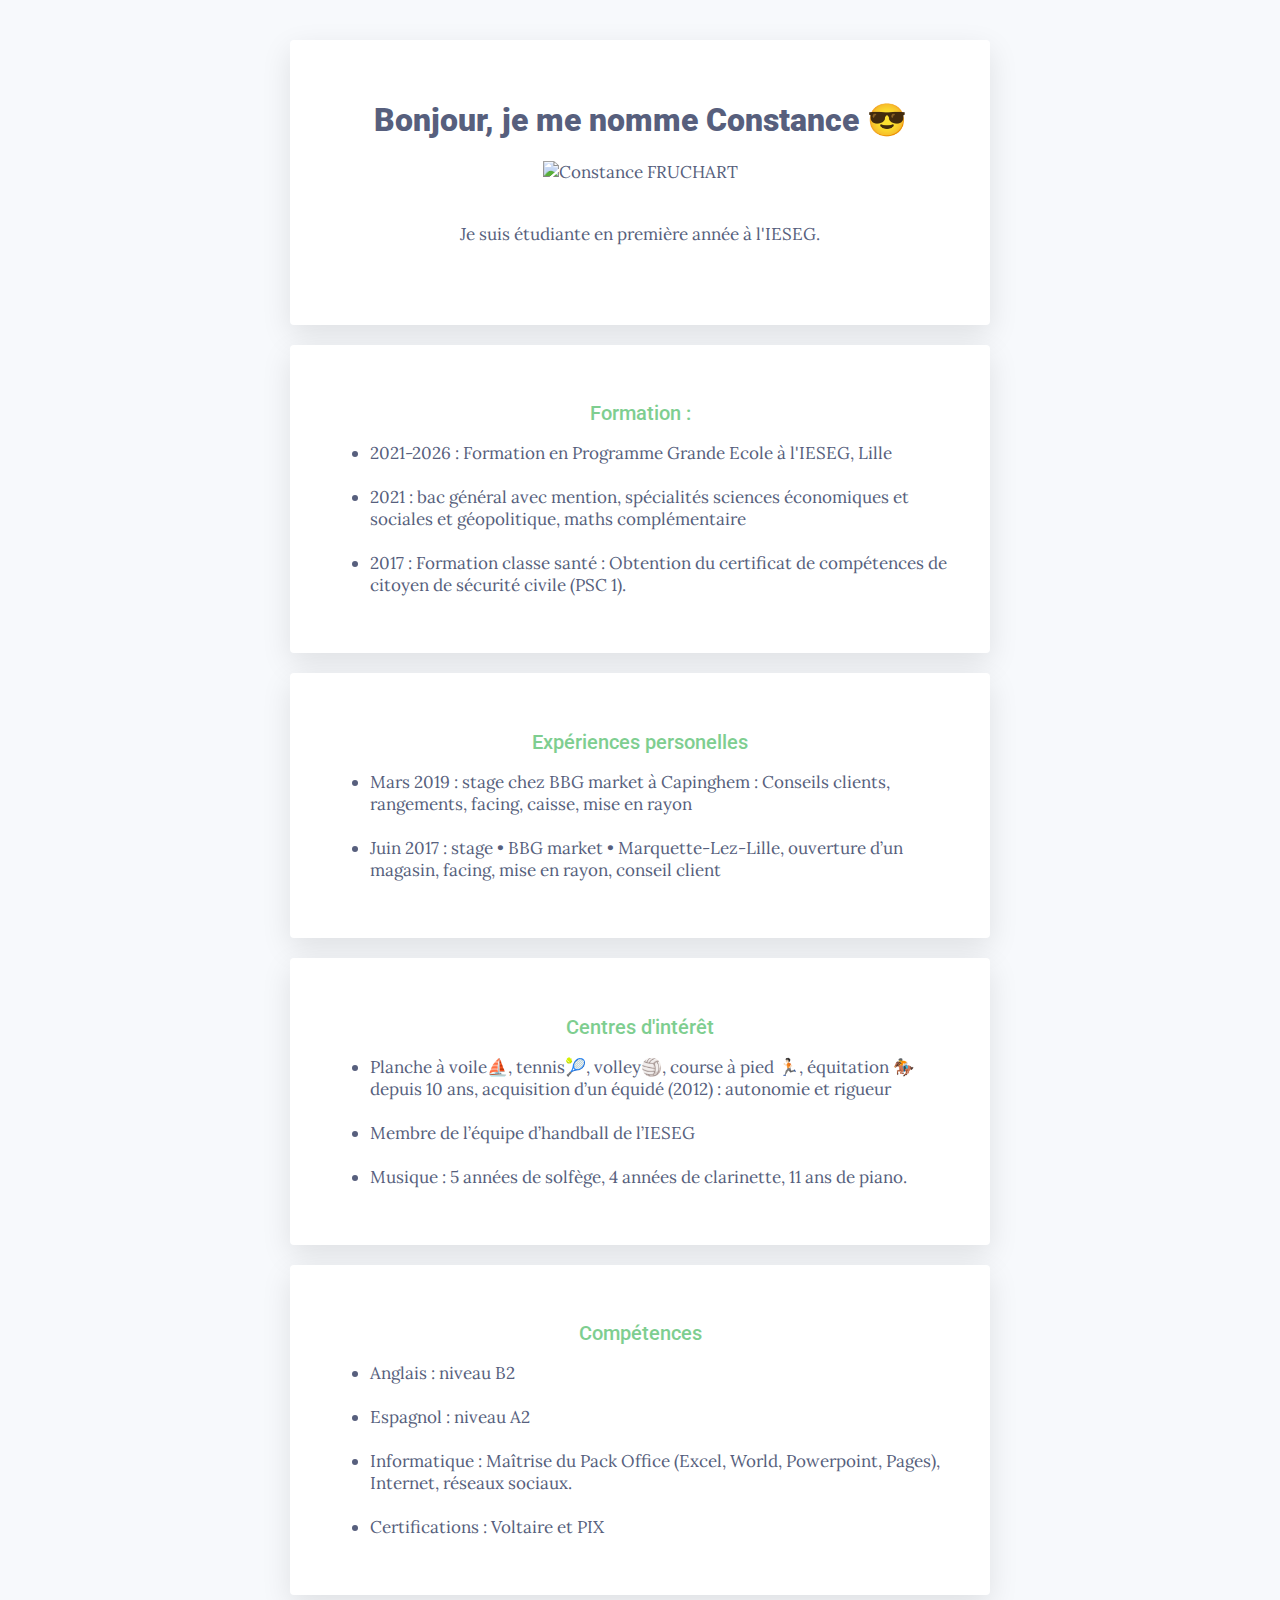
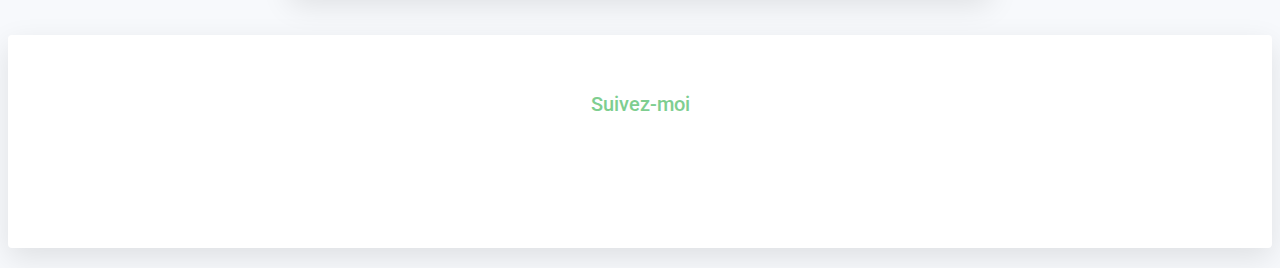
==== index.html @ 8116f212 "Add files via upload" ====
<!DOCTYPE html>
<html>
  <head>
    <title>Mon profil</title>
    <meta charset="utf-8">
    <link href="https://fonts.googleapis.com/css?family=Lora:400,700|Roboto:300,400,500,700,900" rel="stylesheet">
    <link rel="stylesheet" href="style.css">
    <link rel="stylesheet" href="https://use.fontawesome.com/releases/v5.2.0/css/all.css" integrity="sha384-hWVjflwFxL6sNzntih27bfxkr27PmbbK/iSvJ+a4+0owXq79v+lsFkW54bOGbiDQ" crossorigin="anonymous">
  </head>
  <body>

    <div class="container">
      <div class="card-white" id="introduction">
        <h1>Bonjour, je me nomme Constance 😎</h1>
        <img src="images/profile.png" class="img-circle" width="100px" alt="Constance FRUCHART">
        <p>
          <center>Je suis étudiante en première année à l'IESEG.</center>
          
        </p>
      </div>
      <div class="card-white">
        <h2>Formation :</h2>
        <p>
          <ul><li><strong>2021-2026 :</strong> Formation en Programme Grande Ecole à l'IESEG, Lille</li> </br>

            <li><strong>2021 : </strong>bac général avec mention, spécialités sciences économiques et sociales et
géopolitique, maths complémentaire</li> </br>
            <li><strong>2017 :</strong> Formation classe santé : Obtention du certificat de compétences de citoyen de
sécurité civile (PSC 1).</li></ul>
        </p>
      </div>
      <div class="card-white">
        <h2>Expériences personelles</h2>
        <p>
          <ul>
            <li>
           <strong>Mars 2019 :</strong> stage chez BBG market à Capinghem : Conseils clients, rangements, facing, caisse, mise en rayon</li></br>
        <li>
        <strong> Juin 2017 : </strong>stage • BBG market • Marquette-Lez-Lille, ouverture d’un magasin, facing, mise en
rayon, conseil client</li></p>
      </div>
      <div class="card-white">
        <h2>Centres d'intérêt</h2>
        <p>
          <ul><li><strong>Planche à voile⛵, tennis🎾, volley🏐, course à pied 🏃🏻, équitation 🏇</strong> depuis 10 ans, acquisition d’un équidé
(2012) : autonomie et rigueur</li> </br> 

        <li><strong>Membre de l’équipe d’handball de l’IESEG</strong></li></br>

       <li> <strong>Musique : </strong>5 années de solfège, 4 années de clarinette, 11 ans de piano.</li></ul>
     </div>
      <div class="card-white">
        <h2>Compétences</h2>
        <p>
          <ul>
            <li>
           <strong>Anglais :</strong> niveau B2</li></br>
        <li>
        <strong> Espagnol : </strong>niveau A2</li></br>
        <li>
        <strong> Informatique : </strong>Maîtrise du Pack Office (Excel, World, Powerpoint, Pages), Internet, réseaux sociaux.</li></br>
        <li>
        <strong> Certifications : </strong>Voltaire et PIX</li>
</ul></p>
      </div>

        </p>
      </div>
      <div class="card-white">
        <h2>Suivez-moi</h2>
        <ul class="list-inline">
          <li>
            <a href="https://github.com/constfruchart111" target="_blank">
              <i class="fab fa-github-square"></i>
            </a>
          </li>
        </ul>
      </div>
    </div>

  </body>
</html>
---- style.css ----
body {
  background: #F7F9FC;
  color: #575F7D;
  font-family: 'Lora', serif;
  font-size: 17px;
  font-weight: lighter;
}
h1, h2, h3 {
  font-family: 'Roboto', sans-serif;
}
h1 {
  color: #575F7D;
  font-size: 32px;
  font-weight: 900;
}
h2 {
  color: #7ECE90;
  font-size: 20px;
  font-weight: lighter;
  font-weight: 500;
}
a {
  font-family: 'Roboto', sans-serif;
  text-decoration: none;
  color: #6B72E1;
  font-weight: 600;
  font-size: 16px;
}
a:hover {
  color: black;
}


.container {
  width: 700px;
  margin: 40px auto;
}


@media (max-width: 960px) {
  .container {
    width: 700px;
  }
}
@media (max-width: 720px) {
  .container {
    width: 500px;
  }
}
@media (max-width: 540px) {
  .container {
    width: 300px;
  }
}


.card-white {
  background-color: white;
  padding: 40px;
  box-shadow: 0px 10px 30px rgba(0,0,0,0.1);
  border-radius: 4px;
  margin: 20px 0px;
  text-align: center;
}

.card-white li{
  text-align: left;
}
.card-white p{
  text-align: left;
}

}
.img-circle {
  border-radius: 50%;
}
.btn-blue {
  background-color: #6B72E1;
  color: white;
  padding: 15px 20px;
  border-radius: 4px;
}
.btn-blue:hover {
  background-color: black;
  color: white;
}
.list-inline {
  list-style: none;
  padding-left: 0px;
}

.list-inline li {
  display: inline;
  padding: 10px;
}
.list-inline i {
  font-size: 50px;
  color: rgb(230, 230, 230);
}
.list-inline i:hover {
  color: black;
}

#introduction p {
  margin-bottom: 40px;
}
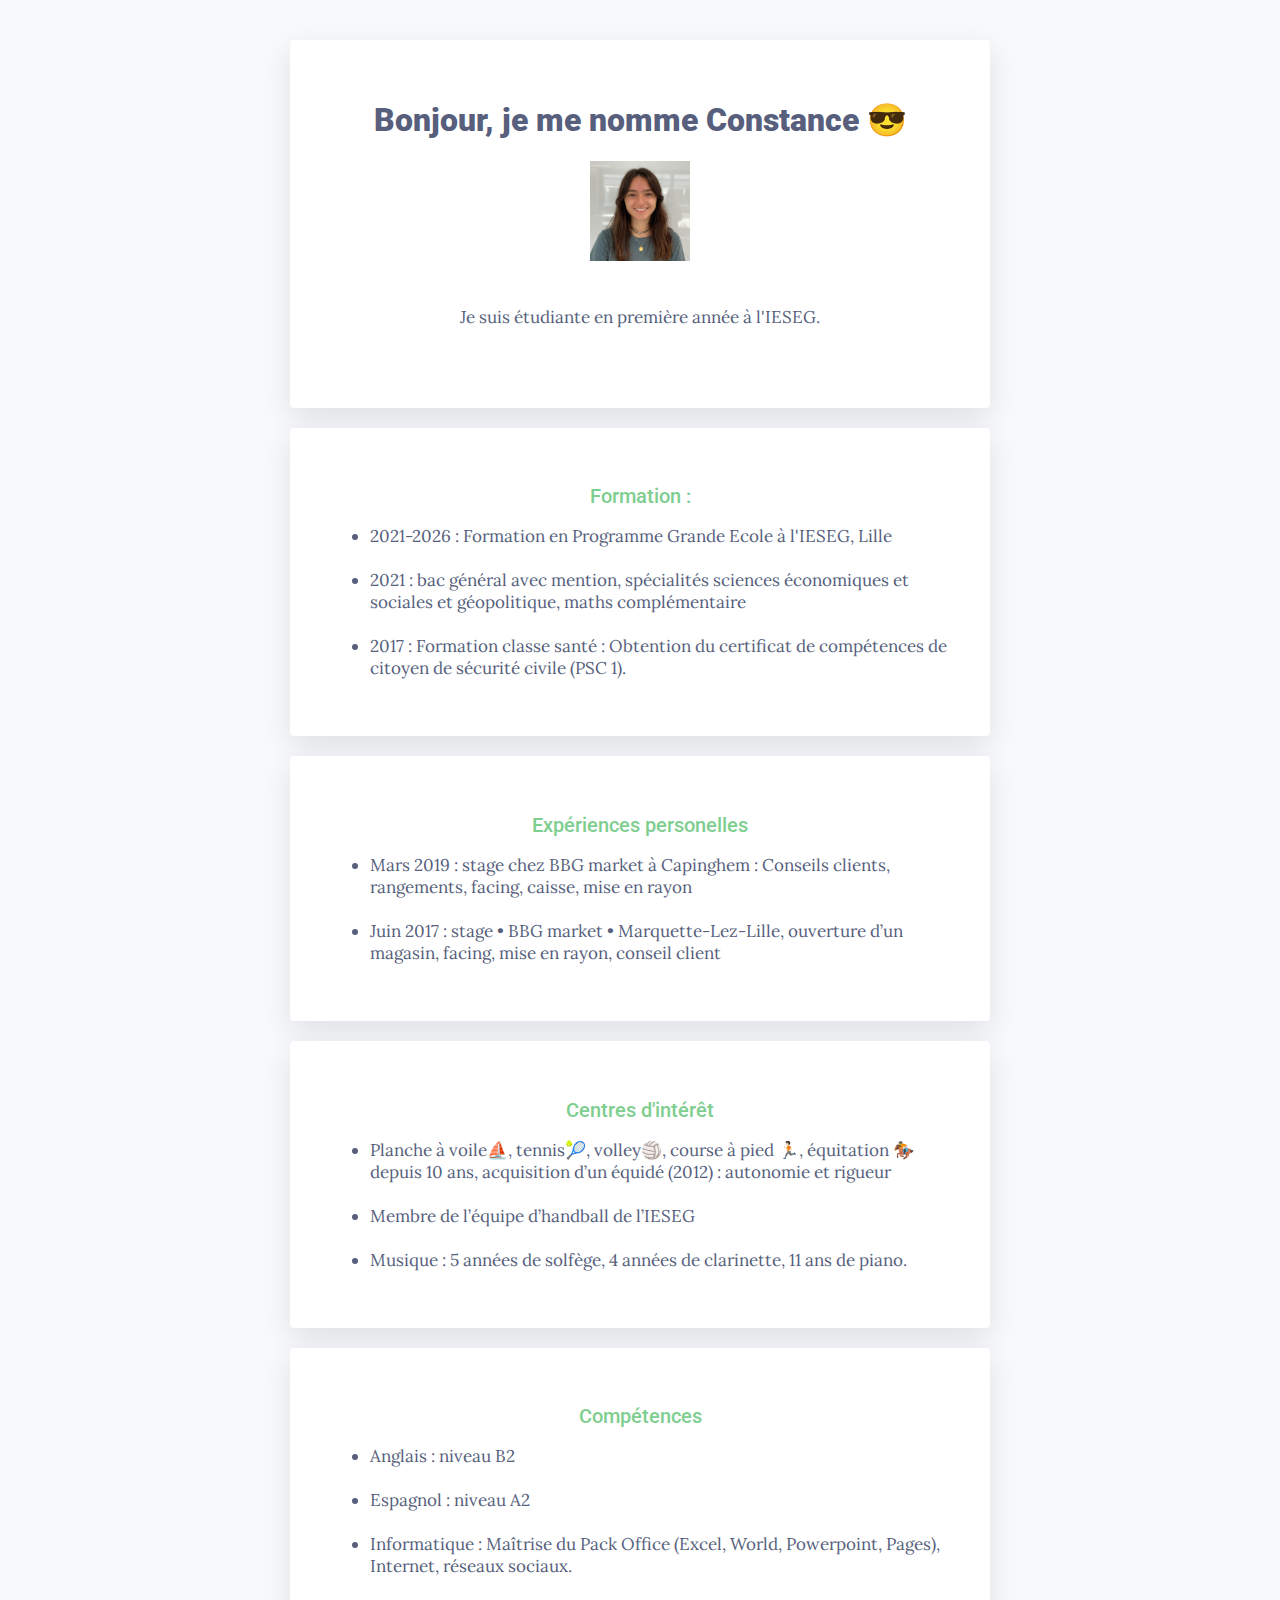
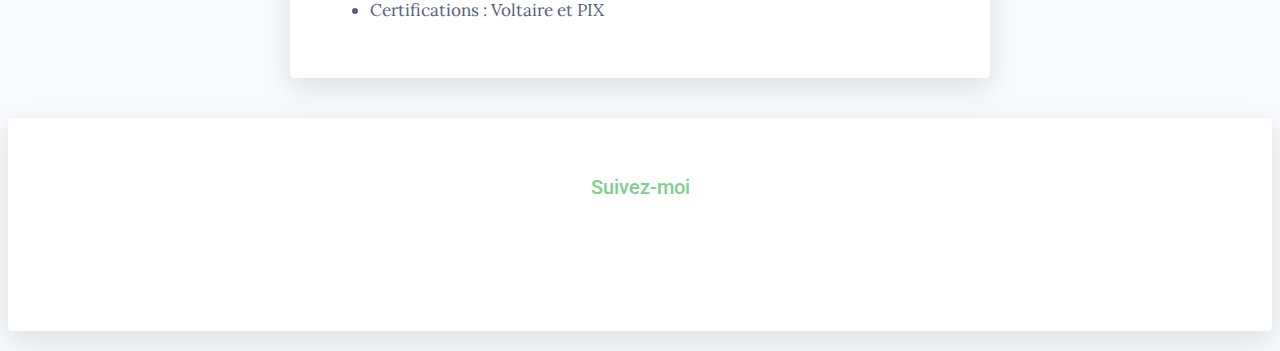
==== commit 7855bee3: "Update index.html" ====
--- a/index.html
+++ b/index.html
@@ -13,7 +13,7 @@
     <div class="container">
       <div class="card-white" id="introduction">
         <h1>Bonjour, je me nomme Constance 😎</h1>
-        <img src="images/profile.png" class="img-circle" width="100px" alt="Constance FRUCHART">
+        <img src="profile.png" class="img-circle" width="100px" alt="Constance FRUCHART">
         <p>
           <center>Je suis étudiante en première année à l'IESEG.</center>
           
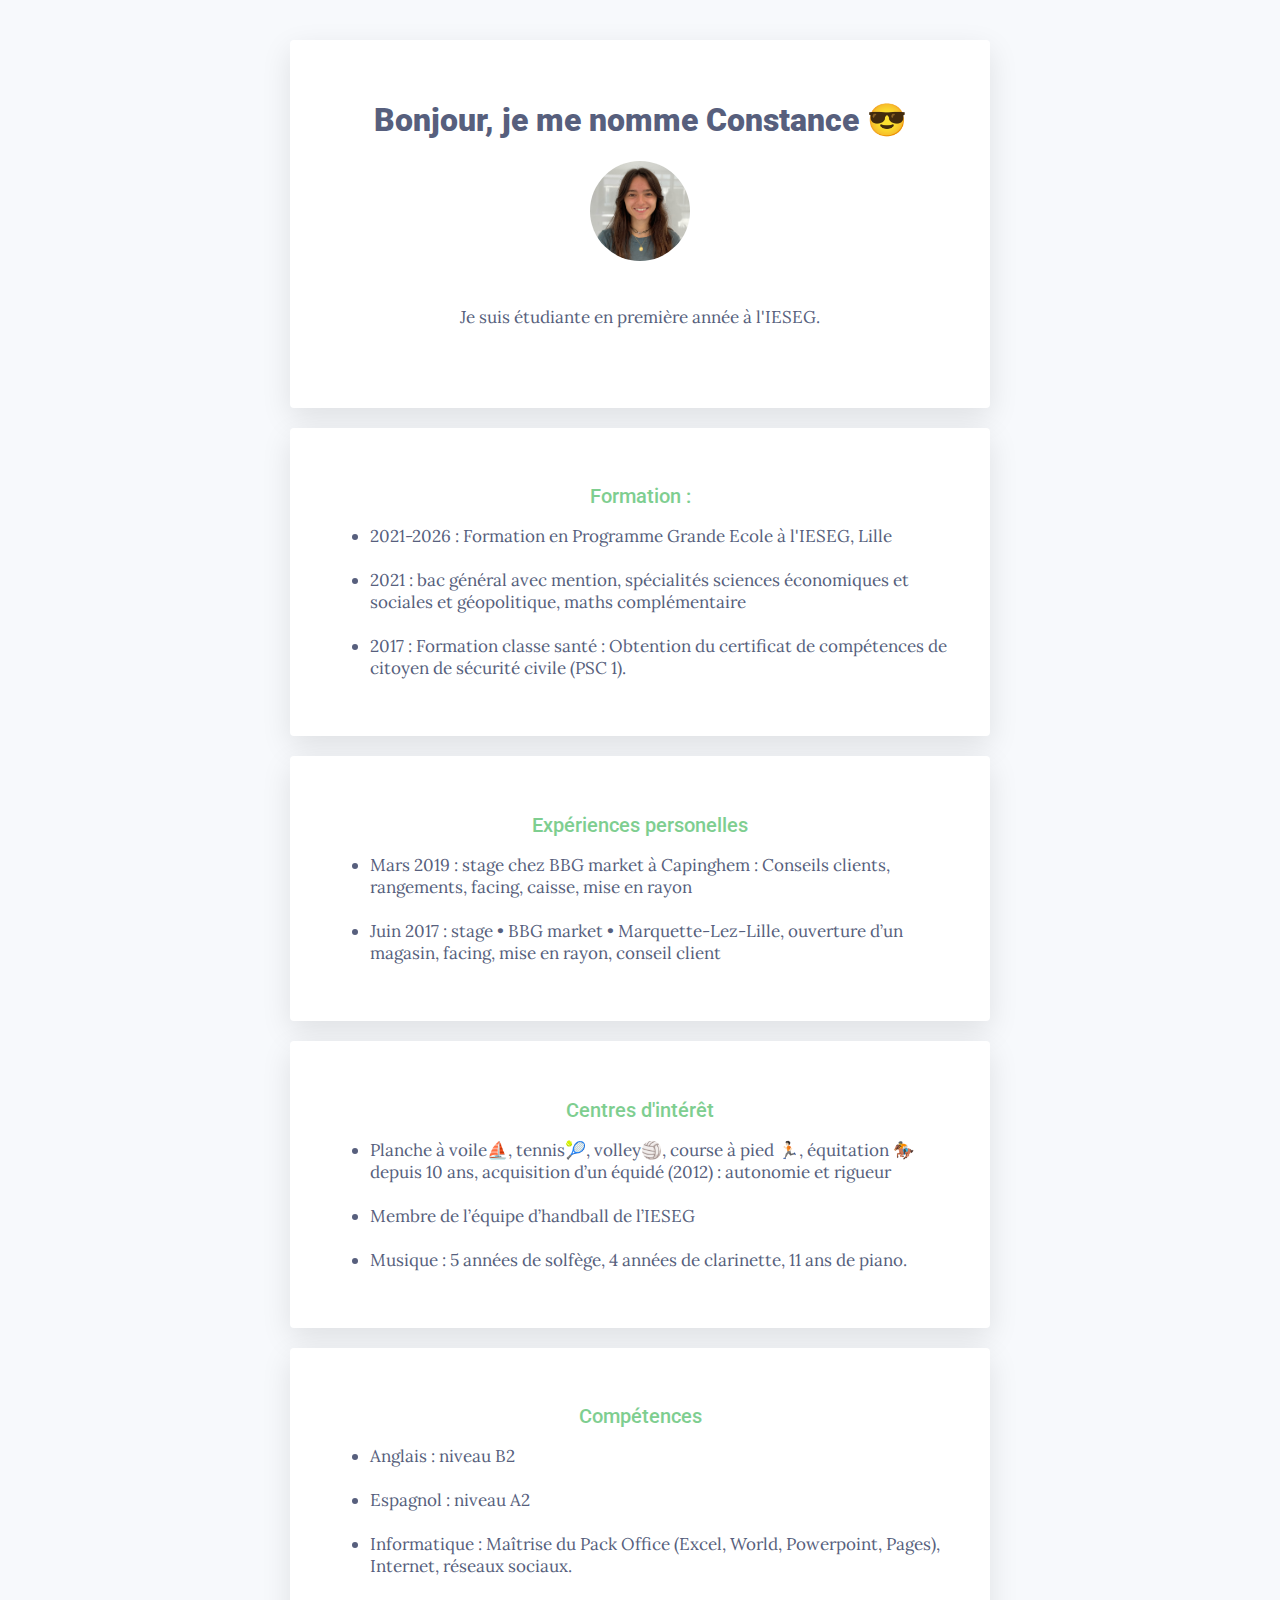
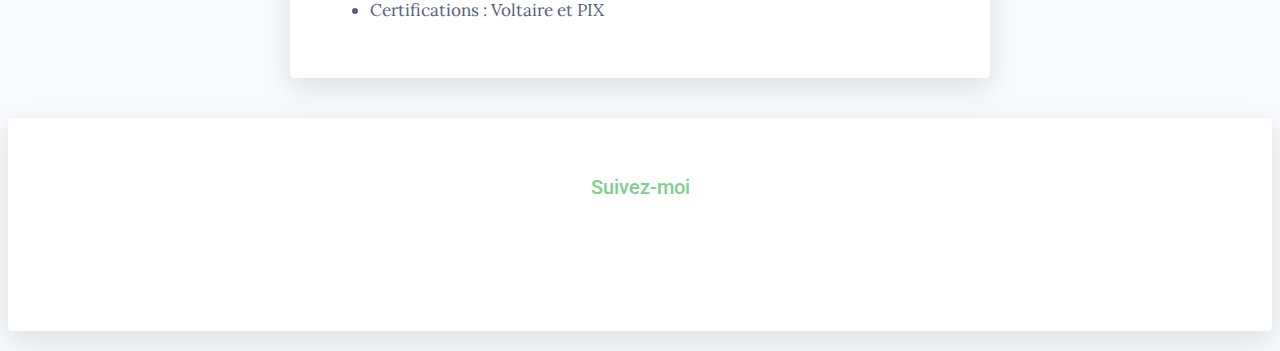
==== commit 4463f072: "Update index.html" ====
--- a/index.html
+++ b/index.html
@@ -73,6 +73,9 @@
           <li>
             <a href="https://github.com/constfruchart111" target="_blank">
               <i class="fab fa-github-square"></i>
+           <li>
+              <a href="https://www.linkedin.com/in/constance-fruchart-964790222" target="_blank">
+                  <i class="linkedin"></i>
             </a>
           </li>
         </ul>
--- a/style.css
+++ b/style.css
@@ -70,7 +70,6 @@
   text-align: left;
 }
 
-}
 .img-circle {
   border-radius: 50%;
 }
